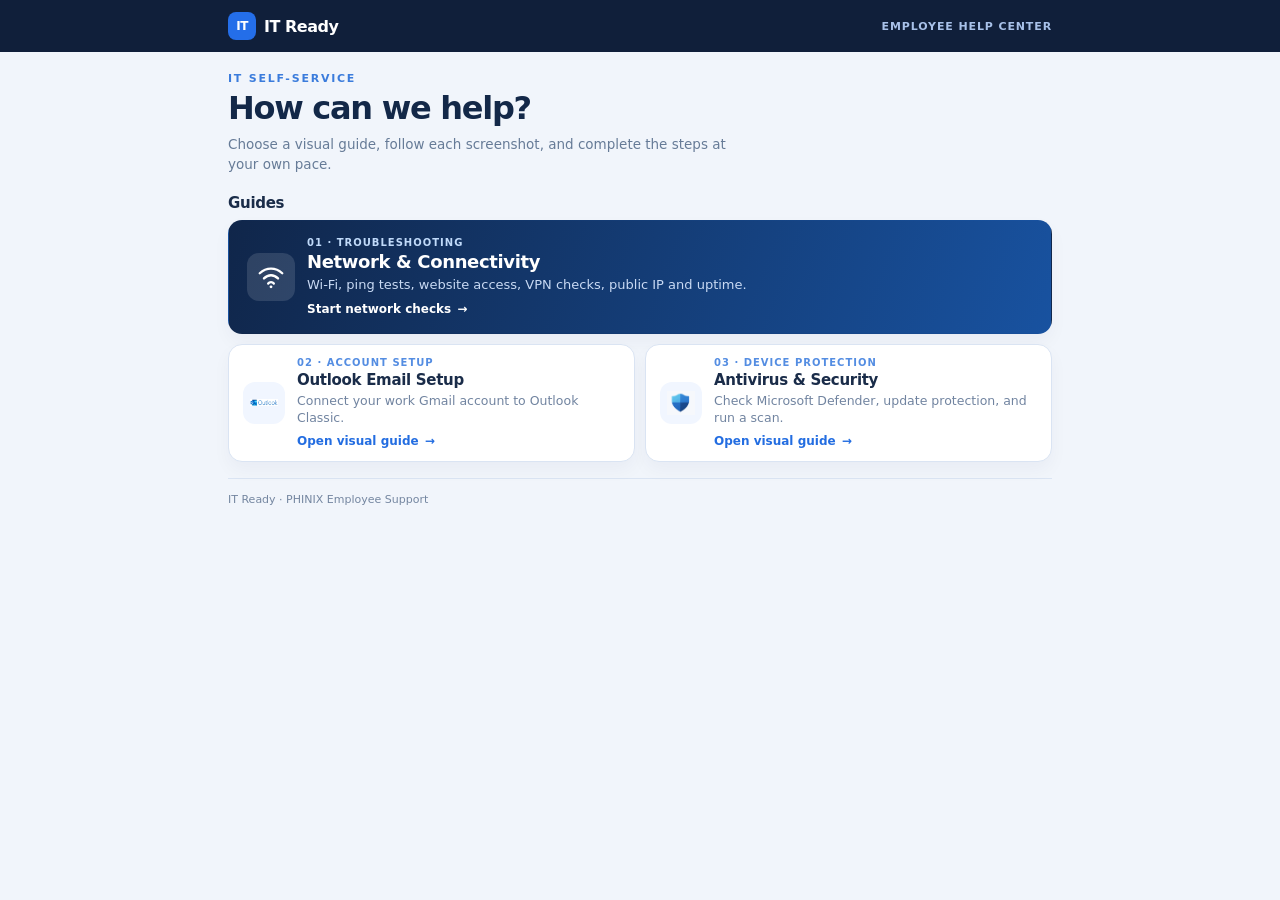
==== index.html @ 8a251621 "Restore the PDF page width and remove the guide count. Outlook and Antivirus use the previous docume" ====
<!doctype html><html lang="en"><head><meta charset="utf-8"><meta name="viewport" content="width=device-width,initial-scale=1"><meta name="theme-color" content="#102344"><title>IT Ready · Employee Help Center</title><meta name="description" content="Visual, self-guided IT support resources for employees"><link rel="icon" href="./favicon.svg" type="image/svg+xml"><style>
:root{--navy:#101f3a;--blue:#246ee9;--ink:#1a2c49;--muted:#667b97;--line:#dae4f3;--bg:#f1f5fb;font-family:Inter,'Segoe UI',system-ui,-apple-system,sans-serif}*{box-sizing:border-box}body{margin:0;background:var(--bg);color:var(--ink)}a{text-decoration:none;color:inherit}.wrap{max-width:860px;margin:auto;padding:0 18px}header{background:var(--navy);color:#fff}.head{height:52px;display:flex;align-items:center;justify-content:space-between;gap:12px}.brand{display:flex;align-items:center;gap:8px;font-size:16px;font-weight:800;letter-spacing:-.03em}.mark{display:grid;place-items:center;width:28px;height:28px;border-radius:8px;background:var(--blue);font-size:12px;font-weight:800}.headcap{color:#a8c1e9;font-size:11px;font-weight:600;letter-spacing:.08em;text-transform:uppercase}.hero{padding:20px 0 4px}.eyebrow{text-transform:uppercase;letter-spacing:.16em;color:#3b7cdc;font-size:11px;font-weight:800}h1{font-size:clamp(24px,3vw,32px);line-height:1.08;letter-spacing:-.04em;margin:6px 0 8px;color:#132848}.intro{font-size:13.5px;line-height:1.5;color:var(--muted);max-width:520px;margin:0}.sectionhead{display:flex;justify-content:space-between;align-items:end;margin:16px 0 8px;gap:12px}h2{margin:0;font-size:15px;letter-spacing:-.02em}.count{font-size:11px;font-weight:800;letter-spacing:.08em;color:#7086a6}.cards{display:grid;grid-template-columns:1fr 1fr;gap:10px}.card{background:#fff;border:1px solid var(--line);border-radius:14px;display:flex;align-items:center;gap:12px;padding:12px 14px;box-shadow:0 8px 18px rgba(16,37,74,.04);min-height:0;transition:transform .14s,box-shadow .14s,border-color .14s}a.card:hover,a.card:focus-visible{transform:translateY(-2px);box-shadow:0 12px 24px rgba(19,59,114,.1);border-color:#88b3f8;outline:none}.card.feature{grid-column:1 / -1;background:linear-gradient(110deg,#10264a,#1852a0);color:#fff;border-color:transparent;padding:16px 18px}.symbol{flex:none;width:42px;height:42px;background:#f1f6ff;display:grid;place-items:center;border-radius:12px;color:#2076ec;overflow:hidden;padding:7px}.feature .symbol{width:48px;height:48px;background:#ffffff20;color:#fff;padding:8px}.symbol svg{width:26px;height:26px}.feature .symbol svg{width:30px;height:30px}.symbol img{width:100%;height:100%;object-fit:contain}.kicker{color:#548de2;font-weight:800;text-transform:uppercase;letter-spacing:.1em;font-size:10px;margin-bottom:3px}.feature .kicker{color:#c0dafa}.card h3{font-size:15px;line-height:1.2;margin:0 0 3px;letter-spacing:-.02em}.feature h3{font-size:18px}.card p{line-height:1.4;color:#7184a0;margin:0;font-size:12.5px}.feature p{color:#c9daf4;font-size:13px;max-width:560px}.cardcopy{flex:1;min-width:0}.action{font-size:12px;font-weight:800;margin-top:7px;color:#236de1;display:inline-flex;gap:6px;align-items:center}.feature .action{color:#fff;margin-top:8px}.foot{padding:14px 0 16px;color:#7486a0;font-size:11px;border-top:1px solid var(--line);margin-top:16px}@media(max-width:680px){.wrap{padding:0 14px}.head{height:48px}.hero{padding:16px 0 2px}h1{font-size:26px}.intro{font-size:13px}.cards{grid-template-columns:1fr;gap:8px}.card,.card.feature{padding:12px}.feature h3{font-size:16px}.card h3{font-size:15px}}
</style></head><body><header><div class="wrap head"><a class="brand" href="./?v=20261110-fit" aria-label="IT Ready — All guides"><span class="mark" aria-hidden="true">IT</span><span>IT Ready</span></a><div class="headcap">Employee Help Center</div></div></header><main class="wrap"><div class="hero"><div class="eyebrow">IT self-service</div><h1>How can we help?</h1><p class="intro">Choose a visual guide, follow each screenshot, and complete the steps at your own pace.</p></div><div class="sectionhead"><h2>Guides</h2></div><section class="cards" aria-label="Available IT guides"><a class="card feature" href="./network.html"><div class="symbol"><svg viewBox="0 0 64 64" aria-hidden="true" xmlns="http://www.w3.org/2000/svg"><path d="M8 24c14-13 34-13 48 0" fill="none" stroke="currentColor" stroke-width="5" stroke-linecap="round"/><path d="M17 35c9-9 21-9 30 0" fill="none" stroke="currentColor" stroke-width="5" stroke-linecap="round"/><path d="M26 46c3-4 9-4 12 0" fill="none" stroke="currentColor" stroke-width="5" stroke-linecap="round"/><circle cx="32" cy="53" r="3" fill="currentColor"/></svg></div><div class="cardcopy"><div class="kicker">01 · Troubleshooting</div><h3>Network &amp; Connectivity</h3><p>Wi-Fi, ping tests, website access, VPN checks, public IP and uptime.</p><div class="action">Start network checks <span aria-hidden="true">→</span></div></div></a><a class="card" href="./outlook.html?v=20261110-fit"><div class="symbol"><img src="[data-uri]" alt="Microsoft Outlook logo"></div><div class="cardcopy"><div class="kicker">02 · Account setup</div><h3>Outlook Email Setup</h3><p>Connect your work Gmail account to Outlook Classic.</p><div class="action">Open visual guide <span aria-hidden="true">→</span></div></div></a><a class="card" href="./defender.html?v=20261110-fit"><div class="symbol"><img src="[data-uri]" alt="Windows Security logo"></div><div class="cardcopy"><div class="kicker">03 · Device protection</div><h3>Antivirus &amp; Security</h3><p>Check Microsoft Defender, update protection, and run a scan.</p><div class="action">Open visual guide <span aria-hidden="true">→</span></div></div></a></section><div class="foot"><span>IT Ready · PHINIX Employee Support</span></div></main></body></html>
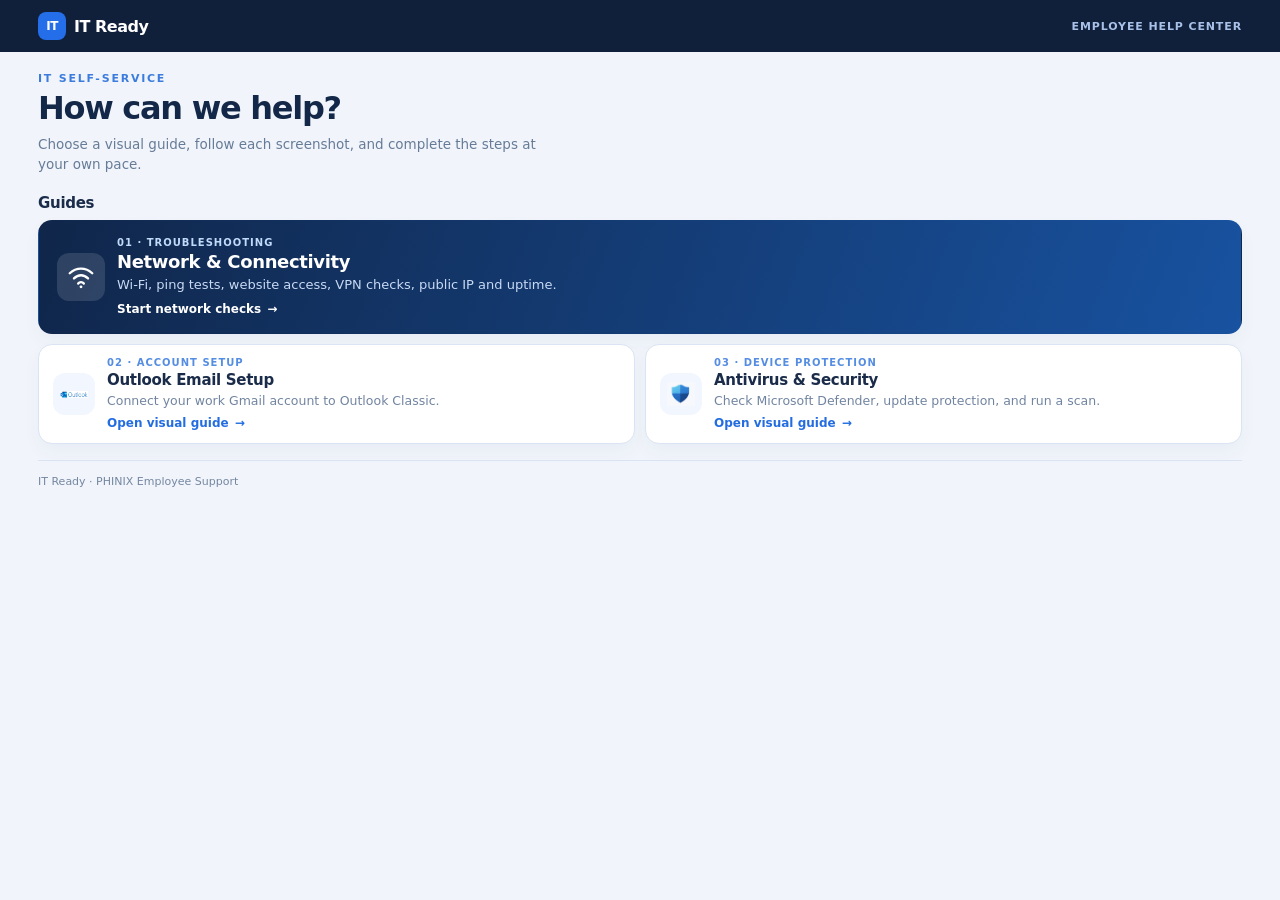
==== commit fd898469: "Match the Network page margins and restore the dark antivirus screenshots. Homepage, Outlook, and An" ====
--- a/index.html
+++ b/index.html
@@ -1,3 +1,3 @@
 <!doctype html><html lang="en"><head><meta charset="utf-8"><meta name="viewport" content="width=device-width,initial-scale=1"><meta name="theme-color" content="#102344"><title>IT Ready · Employee Help Center</title><meta name="description" content="Visual, self-guided IT support resources for employees"><link rel="icon" href="./favicon.svg" type="image/svg+xml"><style>
-:root{--navy:#101f3a;--blue:#246ee9;--ink:#1a2c49;--muted:#667b97;--line:#dae4f3;--bg:#f1f5fb;font-family:Inter,'Segoe UI',system-ui,-apple-system,sans-serif}*{box-sizing:border-box}body{margin:0;background:var(--bg);color:var(--ink)}a{text-decoration:none;color:inherit}.wrap{max-width:860px;margin:auto;padding:0 18px}header{background:var(--navy);color:#fff}.head{height:52px;display:flex;align-items:center;justify-content:space-between;gap:12px}.brand{display:flex;align-items:center;gap:8px;font-size:16px;font-weight:800;letter-spacing:-.03em}.mark{display:grid;place-items:center;width:28px;height:28px;border-radius:8px;background:var(--blue);font-size:12px;font-weight:800}.headcap{color:#a8c1e9;font-size:11px;font-weight:600;letter-spacing:.08em;text-transform:uppercase}.hero{padding:20px 0 4px}.eyebrow{text-transform:uppercase;letter-spacing:.16em;color:#3b7cdc;font-size:11px;font-weight:800}h1{font-size:clamp(24px,3vw,32px);line-height:1.08;letter-spacing:-.04em;margin:6px 0 8px;color:#132848}.intro{font-size:13.5px;line-height:1.5;color:var(--muted);max-width:520px;margin:0}.sectionhead{display:flex;justify-content:space-between;align-items:end;margin:16px 0 8px;gap:12px}h2{margin:0;font-size:15px;letter-spacing:-.02em}.count{font-size:11px;font-weight:800;letter-spacing:.08em;color:#7086a6}.cards{display:grid;grid-template-columns:1fr 1fr;gap:10px}.card{background:#fff;border:1px solid var(--line);border-radius:14px;display:flex;align-items:center;gap:12px;padding:12px 14px;box-shadow:0 8px 18px rgba(16,37,74,.04);min-height:0;transition:transform .14s,box-shadow .14s,border-color .14s}a.card:hover,a.card:focus-visible{transform:translateY(-2px);box-shadow:0 12px 24px rgba(19,59,114,.1);border-color:#88b3f8;outline:none}.card.feature{grid-column:1 / -1;background:linear-gradient(110deg,#10264a,#1852a0);color:#fff;border-color:transparent;padding:16px 18px}.symbol{flex:none;width:42px;height:42px;background:#f1f6ff;display:grid;place-items:center;border-radius:12px;color:#2076ec;overflow:hidden;padding:7px}.feature .symbol{width:48px;height:48px;background:#ffffff20;color:#fff;padding:8px}.symbol svg{width:26px;height:26px}.feature .symbol svg{width:30px;height:30px}.symbol img{width:100%;height:100%;object-fit:contain}.kicker{color:#548de2;font-weight:800;text-transform:uppercase;letter-spacing:.1em;font-size:10px;margin-bottom:3px}.feature .kicker{color:#c0dafa}.card h3{font-size:15px;line-height:1.2;margin:0 0 3px;letter-spacing:-.02em}.feature h3{font-size:18px}.card p{line-height:1.4;color:#7184a0;margin:0;font-size:12.5px}.feature p{color:#c9daf4;font-size:13px;max-width:560px}.cardcopy{flex:1;min-width:0}.action{font-size:12px;font-weight:800;margin-top:7px;color:#236de1;display:inline-flex;gap:6px;align-items:center}.feature .action{color:#fff;margin-top:8px}.foot{padding:14px 0 16px;color:#7486a0;font-size:11px;border-top:1px solid var(--line);margin-top:16px}@media(max-width:680px){.wrap{padding:0 14px}.head{height:48px}.hero{padding:16px 0 2px}h1{font-size:26px}.intro{font-size:13px}.cards{grid-template-columns:1fr;gap:8px}.card,.card.feature{padding:12px}.feature h3{font-size:16px}.card h3{font-size:15px}}
+:root{--navy:#101f3a;--blue:#246ee9;--ink:#1a2c49;--muted:#667b97;--line:#dae4f3;--bg:#f1f5fb;font-family:Inter,'Segoe UI',system-ui,-apple-system,sans-serif}*{box-sizing:border-box}body{margin:0;background:var(--bg);color:var(--ink)}a{text-decoration:none;color:inherit}.wrap{max-width:1240px;margin:auto;padding:0 18px}header{background:var(--navy);color:#fff}.head{height:52px;display:flex;align-items:center;justify-content:space-between;gap:12px}.brand{display:flex;align-items:center;gap:8px;font-size:16px;font-weight:800;letter-spacing:-.03em}.mark{display:grid;place-items:center;width:28px;height:28px;border-radius:8px;background:var(--blue);font-size:12px;font-weight:800}.headcap{color:#a8c1e9;font-size:11px;font-weight:600;letter-spacing:.08em;text-transform:uppercase}.hero{padding:20px 0 4px}.eyebrow{text-transform:uppercase;letter-spacing:.16em;color:#3b7cdc;font-size:11px;font-weight:800}h1{font-size:clamp(24px,3vw,32px);line-height:1.08;letter-spacing:-.04em;margin:6px 0 8px;color:#132848}.intro{font-size:13.5px;line-height:1.5;color:var(--muted);max-width:520px;margin:0}.sectionhead{display:flex;justify-content:space-between;align-items:end;margin:16px 0 8px;gap:12px}h2{margin:0;font-size:15px;letter-spacing:-.02em}.count{font-size:11px;font-weight:800;letter-spacing:.08em;color:#7086a6}.cards{display:grid;grid-template-columns:1fr 1fr;gap:10px}.card{background:#fff;border:1px solid var(--line);border-radius:14px;display:flex;align-items:center;gap:12px;padding:12px 14px;box-shadow:0 8px 18px rgba(16,37,74,.04);min-height:0;transition:transform .14s,box-shadow .14s,border-color .14s}a.card:hover,a.card:focus-visible{transform:translateY(-2px);box-shadow:0 12px 24px rgba(19,59,114,.1);border-color:#88b3f8;outline:none}.card.feature{grid-column:1 / -1;background:linear-gradient(110deg,#10264a,#1852a0);color:#fff;border-color:transparent;padding:16px 18px}.symbol{flex:none;width:42px;height:42px;background:#f1f6ff;display:grid;place-items:center;border-radius:12px;color:#2076ec;overflow:hidden;padding:7px}.feature .symbol{width:48px;height:48px;background:#ffffff20;color:#fff;padding:8px}.symbol svg{width:26px;height:26px}.feature .symbol svg{width:30px;height:30px}.symbol img{width:100%;height:100%;object-fit:contain}.kicker{color:#548de2;font-weight:800;text-transform:uppercase;letter-spacing:.1em;font-size:10px;margin-bottom:3px}.feature .kicker{color:#c0dafa}.card h3{font-size:15px;line-height:1.2;margin:0 0 3px;letter-spacing:-.02em}.feature h3{font-size:18px}.card p{line-height:1.4;color:#7184a0;margin:0;font-size:12.5px}.feature p{color:#c9daf4;font-size:13px;max-width:560px}.cardcopy{flex:1;min-width:0}.action{font-size:12px;font-weight:800;margin-top:7px;color:#236de1;display:inline-flex;gap:6px;align-items:center}.feature .action{color:#fff;margin-top:8px}.foot{padding:14px 0 16px;color:#7486a0;font-size:11px;border-top:1px solid var(--line);margin-top:16px}@media(max-width:680px){.wrap{padding:0 14px}.head{height:48px}.hero{padding:16px 0 2px}h1{font-size:26px}.intro{font-size:13px}.cards{grid-template-columns:1fr;gap:8px}.card,.card.feature{padding:12px}.feature h3{font-size:16px}.card h3{font-size:15px}}
 </style></head><body><header><div class="wrap head"><a class="brand" href="./?v=20261110-fit" aria-label="IT Ready — All guides"><span class="mark" aria-hidden="true">IT</span><span>IT Ready</span></a><div class="headcap">Employee Help Center</div></div></header><main class="wrap"><div class="hero"><div class="eyebrow">IT self-service</div><h1>How can we help?</h1><p class="intro">Choose a visual guide, follow each screenshot, and complete the steps at your own pace.</p></div><div class="sectionhead"><h2>Guides</h2></div><section class="cards" aria-label="Available IT guides"><a class="card feature" href="./network.html"><div class="symbol"><svg viewBox="0 0 64 64" aria-hidden="true" xmlns="http://www.w3.org/2000/svg"><path d="M8 24c14-13 34-13 48 0" fill="none" stroke="currentColor" stroke-width="5" stroke-linecap="round"/><path d="M17 35c9-9 21-9 30 0" fill="none" stroke="currentColor" stroke-width="5" stroke-linecap="round"/><path d="M26 46c3-4 9-4 12 0" fill="none" stroke="currentColor" stroke-width="5" stroke-linecap="round"/><circle cx="32" cy="53" r="3" fill="currentColor"/></svg></div><div class="cardcopy"><div class="kicker">01 · Troubleshooting</div><h3>Network &amp; Connectivity</h3><p>Wi-Fi, ping tests, website access, VPN checks, public IP and uptime.</p><div class="action">Start network checks <span aria-hidden="true">→</span></div></div></a><a class="card" href="./outlook.html?v=20261110-fit"><div class="symbol"><img src="[data-uri]" alt="Microsoft Outlook logo"></div><div class="cardcopy"><div class="kicker">02 · Account setup</div><h3>Outlook Email Setup</h3><p>Connect your work Gmail account to Outlook Classic.</p><div class="action">Open visual guide <span aria-hidden="true">→</span></div></div></a><a class="card" href="./defender.html?v=20261110-fit"><div class="symbol"><img src="[data-uri]" alt="Windows Security logo"></div><div class="cardcopy"><div class="kicker">03 · Device protection</div><h3>Antivirus &amp; Security</h3><p>Check Microsoft Defender, update protection, and run a scan.</p><div class="action">Open visual guide <span aria-hidden="true">→</span></div></div></a></section><div class="foot"><span>IT Ready · PHINIX Employee Support</span></div></main></body></html>
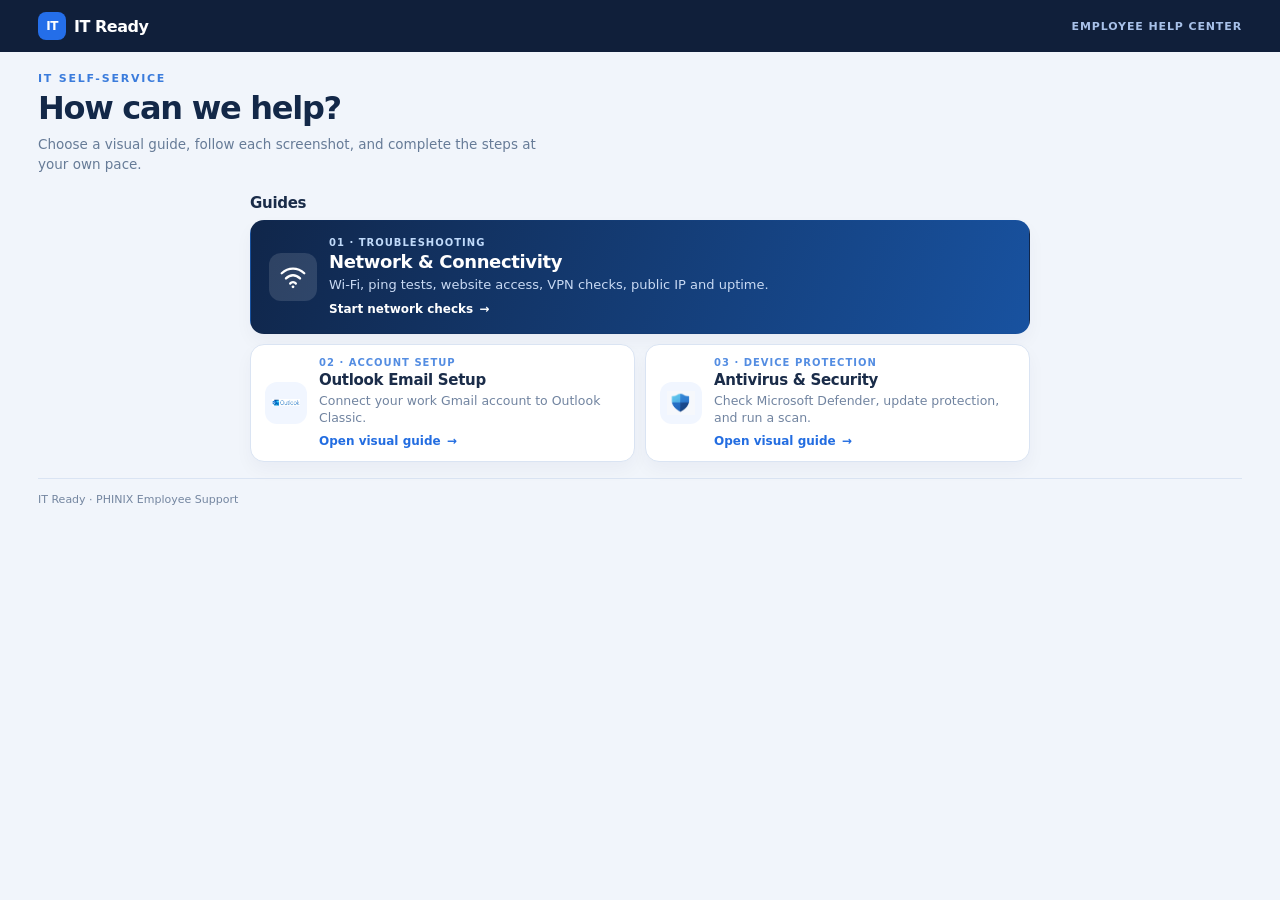
==== commit 8d2a6230: "Narrow only the homepage guide cards. The page and header stay the same width. The three guide cards" ====
--- a/index.html
+++ b/index.html
@@ -1,3 +1,3 @@
 <!doctype html><html lang="en"><head><meta charset="utf-8"><meta name="viewport" content="width=device-width,initial-scale=1"><meta name="theme-color" content="#102344"><title>IT Ready · Employee Help Center</title><meta name="description" content="Visual, self-guided IT support resources for employees"><link rel="icon" href="./favicon.svg" type="image/svg+xml"><style>
-:root{--navy:#101f3a;--blue:#246ee9;--ink:#1a2c49;--muted:#667b97;--line:#dae4f3;--bg:#f1f5fb;font-family:Inter,'Segoe UI',system-ui,-apple-system,sans-serif}*{box-sizing:border-box}body{margin:0;background:var(--bg);color:var(--ink)}a{text-decoration:none;color:inherit}.wrap{max-width:1240px;margin:auto;padding:0 18px}header{background:var(--navy);color:#fff}.head{height:52px;display:flex;align-items:center;justify-content:space-between;gap:12px}.brand{display:flex;align-items:center;gap:8px;font-size:16px;font-weight:800;letter-spacing:-.03em}.mark{display:grid;place-items:center;width:28px;height:28px;border-radius:8px;background:var(--blue);font-size:12px;font-weight:800}.headcap{color:#a8c1e9;font-size:11px;font-weight:600;letter-spacing:.08em;text-transform:uppercase}.hero{padding:20px 0 4px}.eyebrow{text-transform:uppercase;letter-spacing:.16em;color:#3b7cdc;font-size:11px;font-weight:800}h1{font-size:clamp(24px,3vw,32px);line-height:1.08;letter-spacing:-.04em;margin:6px 0 8px;color:#132848}.intro{font-size:13.5px;line-height:1.5;color:var(--muted);max-width:520px;margin:0}.sectionhead{display:flex;justify-content:space-between;align-items:end;margin:16px 0 8px;gap:12px}h2{margin:0;font-size:15px;letter-spacing:-.02em}.count{font-size:11px;font-weight:800;letter-spacing:.08em;color:#7086a6}.cards{display:grid;grid-template-columns:1fr 1fr;gap:10px}.card{background:#fff;border:1px solid var(--line);border-radius:14px;display:flex;align-items:center;gap:12px;padding:12px 14px;box-shadow:0 8px 18px rgba(16,37,74,.04);min-height:0;transition:transform .14s,box-shadow .14s,border-color .14s}a.card:hover,a.card:focus-visible{transform:translateY(-2px);box-shadow:0 12px 24px rgba(19,59,114,.1);border-color:#88b3f8;outline:none}.card.feature{grid-column:1 / -1;background:linear-gradient(110deg,#10264a,#1852a0);color:#fff;border-color:transparent;padding:16px 18px}.symbol{flex:none;width:42px;height:42px;background:#f1f6ff;display:grid;place-items:center;border-radius:12px;color:#2076ec;overflow:hidden;padding:7px}.feature .symbol{width:48px;height:48px;background:#ffffff20;color:#fff;padding:8px}.symbol svg{width:26px;height:26px}.feature .symbol svg{width:30px;height:30px}.symbol img{width:100%;height:100%;object-fit:contain}.kicker{color:#548de2;font-weight:800;text-transform:uppercase;letter-spacing:.1em;font-size:10px;margin-bottom:3px}.feature .kicker{color:#c0dafa}.card h3{font-size:15px;line-height:1.2;margin:0 0 3px;letter-spacing:-.02em}.feature h3{font-size:18px}.card p{line-height:1.4;color:#7184a0;margin:0;font-size:12.5px}.feature p{color:#c9daf4;font-size:13px;max-width:560px}.cardcopy{flex:1;min-width:0}.action{font-size:12px;font-weight:800;margin-top:7px;color:#236de1;display:inline-flex;gap:6px;align-items:center}.feature .action{color:#fff;margin-top:8px}.foot{padding:14px 0 16px;color:#7486a0;font-size:11px;border-top:1px solid var(--line);margin-top:16px}@media(max-width:680px){.wrap{padding:0 14px}.head{height:48px}.hero{padding:16px 0 2px}h1{font-size:26px}.intro{font-size:13px}.cards{grid-template-columns:1fr;gap:8px}.card,.card.feature{padding:12px}.feature h3{font-size:16px}.card h3{font-size:15px}}
-</style></head><body><header><div class="wrap head"><a class="brand" href="./?v=20261110-fit" aria-label="IT Ready — All guides"><span class="mark" aria-hidden="true">IT</span><span>IT Ready</span></a><div class="headcap">Employee Help Center</div></div></header><main class="wrap"><div class="hero"><div class="eyebrow">IT self-service</div><h1>How can we help?</h1><p class="intro">Choose a visual guide, follow each screenshot, and complete the steps at your own pace.</p></div><div class="sectionhead"><h2>Guides</h2></div><section class="cards" aria-label="Available IT guides"><a class="card feature" href="./network.html"><div class="symbol"><svg viewBox="0 0 64 64" aria-hidden="true" xmlns="http://www.w3.org/2000/svg"><path d="M8 24c14-13 34-13 48 0" fill="none" stroke="currentColor" stroke-width="5" stroke-linecap="round"/><path d="M17 35c9-9 21-9 30 0" fill="none" stroke="currentColor" stroke-width="5" stroke-linecap="round"/><path d="M26 46c3-4 9-4 12 0" fill="none" stroke="currentColor" stroke-width="5" stroke-linecap="round"/><circle cx="32" cy="53" r="3" fill="currentColor"/></svg></div><div class="cardcopy"><div class="kicker">01 · Troubleshooting</div><h3>Network &amp; Connectivity</h3><p>Wi-Fi, ping tests, website access, VPN checks, public IP and uptime.</p><div class="action">Start network checks <span aria-hidden="true">→</span></div></div></a><a class="card" href="./outlook.html?v=20261110-fit"><div class="symbol"><img src="[data-uri]" alt="Microsoft Outlook logo"></div><div class="cardcopy"><div class="kicker">02 · Account setup</div><h3>Outlook Email Setup</h3><p>Connect your work Gmail account to Outlook Classic.</p><div class="action">Open visual guide <span aria-hidden="true">→</span></div></div></a><a class="card" href="./defender.html?v=20261110-fit"><div class="symbol"><img src="[data-uri]" alt="Windows Security logo"></div><div class="cardcopy"><div class="kicker">03 · Device protection</div><h3>Antivirus &amp; Security</h3><p>Check Microsoft Defender, update protection, and run a scan.</p><div class="action">Open visual guide <span aria-hidden="true">→</span></div></div></a></section><div class="foot"><span>IT Ready · PHINIX Employee Support</span></div></main></body></html>+:root{--navy:#101f3a;--blue:#246ee9;--ink:#1a2c49;--muted:#667b97;--line:#dae4f3;--bg:#f1f5fb;font-family:Inter,'Segoe UI',system-ui,-apple-system,sans-serif}*{box-sizing:border-box}body{margin:0;background:var(--bg);color:var(--ink)}a{text-decoration:none;color:inherit}.wrap{max-width:1240px;margin:auto;padding:0 18px}header{background:var(--navy);color:#fff}.head{height:52px;display:flex;align-items:center;justify-content:space-between;gap:12px}.brand{display:flex;align-items:center;gap:8px;font-size:16px;font-weight:800;letter-spacing:-.03em}.mark{display:grid;place-items:center;width:28px;height:28px;border-radius:8px;background:var(--blue);font-size:12px;font-weight:800}.headcap{color:#a8c1e9;font-size:11px;font-weight:600;letter-spacing:.08em;text-transform:uppercase}.hero{padding:20px 0 4px}.eyebrow{text-transform:uppercase;letter-spacing:.16em;color:#3b7cdc;font-size:11px;font-weight:800}h1{font-size:clamp(24px,3vw,32px);line-height:1.08;letter-spacing:-.04em;margin:6px 0 8px;color:#132848}.intro{font-size:13.5px;line-height:1.5;color:var(--muted);max-width:520px;margin:0}.sectionhead{display:flex;justify-content:space-between;align-items:end;max-width:780px;margin:16px auto 8px;gap:12px}h2{margin:0;font-size:15px;letter-spacing:-.02em}.count{font-size:11px;font-weight:800;letter-spacing:.08em;color:#7086a6}.cards{display:grid;grid-template-columns:1fr 1fr;gap:10px;max-width:780px;margin:0 auto}.card{background:#fff;border:1px solid var(--line);border-radius:14px;display:flex;align-items:center;gap:12px;padding:12px 14px;box-shadow:0 8px 18px rgba(16,37,74,.04);min-height:0;transition:transform .14s,box-shadow .14s,border-color .14s}a.card:hover,a.card:focus-visible{transform:translateY(-2px);box-shadow:0 12px 24px rgba(19,59,114,.1);border-color:#88b3f8;outline:none}.card.feature{grid-column:1 / -1;background:linear-gradient(110deg,#10264a,#1852a0);color:#fff;border-color:transparent;padding:16px 18px}.symbol{flex:none;width:42px;height:42px;background:#f1f6ff;display:grid;place-items:center;border-radius:12px;color:#2076ec;overflow:hidden;padding:7px}.feature .symbol{width:48px;height:48px;background:#ffffff20;color:#fff;padding:8px}.symbol svg{width:26px;height:26px}.feature .symbol svg{width:30px;height:30px}.symbol img{width:100%;height:100%;object-fit:contain}.kicker{color:#548de2;font-weight:800;text-transform:uppercase;letter-spacing:.1em;font-size:10px;margin-bottom:3px}.feature .kicker{color:#c0dafa}.card h3{font-size:15px;line-height:1.2;margin:0 0 3px;letter-spacing:-.02em}.feature h3{font-size:18px}.card p{line-height:1.4;color:#7184a0;margin:0;font-size:12.5px}.feature p{color:#c9daf4;font-size:13px;max-width:560px}.cardcopy{flex:1;min-width:0}.action{font-size:12px;font-weight:800;margin-top:7px;color:#236de1;display:inline-flex;gap:6px;align-items:center}.feature .action{color:#fff;margin-top:8px}.foot{padding:14px 0 16px;color:#7486a0;font-size:11px;border-top:1px solid var(--line);margin-top:16px}@media(max-width:680px){.wrap{padding:0 14px}.head{height:48px}.hero{padding:16px 0 2px}h1{font-size:26px}.intro{font-size:13px}.cards{grid-template-columns:1fr;gap:8px}.card,.card.feature{padding:12px}.feature h3{font-size:16px}.card h3{font-size:15px}}
+</style></head><body><header><div class="wrap head"><a class="brand" href="./" aria-label="IT Ready — All guides"><span class="mark" aria-hidden="true">IT</span><span>IT Ready</span></a><div class="headcap">Employee Help Center</div></div></header><main class="wrap"><div class="hero"><div class="eyebrow">IT self-service</div><h1>How can we help?</h1><p class="intro">Choose a visual guide, follow each screenshot, and complete the steps at your own pace.</p></div><div class="sectionhead"><h2>Guides</h2></div><section class="cards" aria-label="Available IT guides"><a class="card feature" href="./network.html"><div class="symbol"><svg viewBox="0 0 64 64" aria-hidden="true" xmlns="http://www.w3.org/2000/svg"><path d="M8 24c14-13 34-13 48 0" fill="none" stroke="currentColor" stroke-width="5" stroke-linecap="round"/><path d="M17 35c9-9 21-9 30 0" fill="none" stroke="currentColor" stroke-width="5" stroke-linecap="round"/><path d="M26 46c3-4 9-4 12 0" fill="none" stroke="currentColor" stroke-width="5" stroke-linecap="round"/><circle cx="32" cy="53" r="3" fill="currentColor"/></svg></div><div class="cardcopy"><div class="kicker">01 · Troubleshooting</div><h3>Network &amp; Connectivity</h3><p>Wi-Fi, ping tests, website access, VPN checks, public IP and uptime.</p><div class="action">Start network checks <span aria-hidden="true">→</span></div></div></a><a class="card" href="./outlook.html"><div class="symbol"><img src="[data-uri]" alt="Microsoft Outlook logo"></div><div class="cardcopy"><div class="kicker">02 · Account setup</div><h3>Outlook Email Setup</h3><p>Connect your work Gmail account to Outlook Classic.</p><div class="action">Open visual guide <span aria-hidden="true">→</span></div></div></a><a class="card" href="./defender.html"><div class="symbol"><img src="[data-uri]" alt="Windows Security logo"></div><div class="cardcopy"><div class="kicker">03 · Device protection</div><h3>Antivirus &amp; Security</h3><p>Check Microsoft Defender, update protection, and run a scan.</p><div class="action">Open visual guide <span aria-hidden="true">→</span></div></div></a></section><div class="foot"><span>IT Ready · PHINIX Employee Support</span></div></main></body></html>
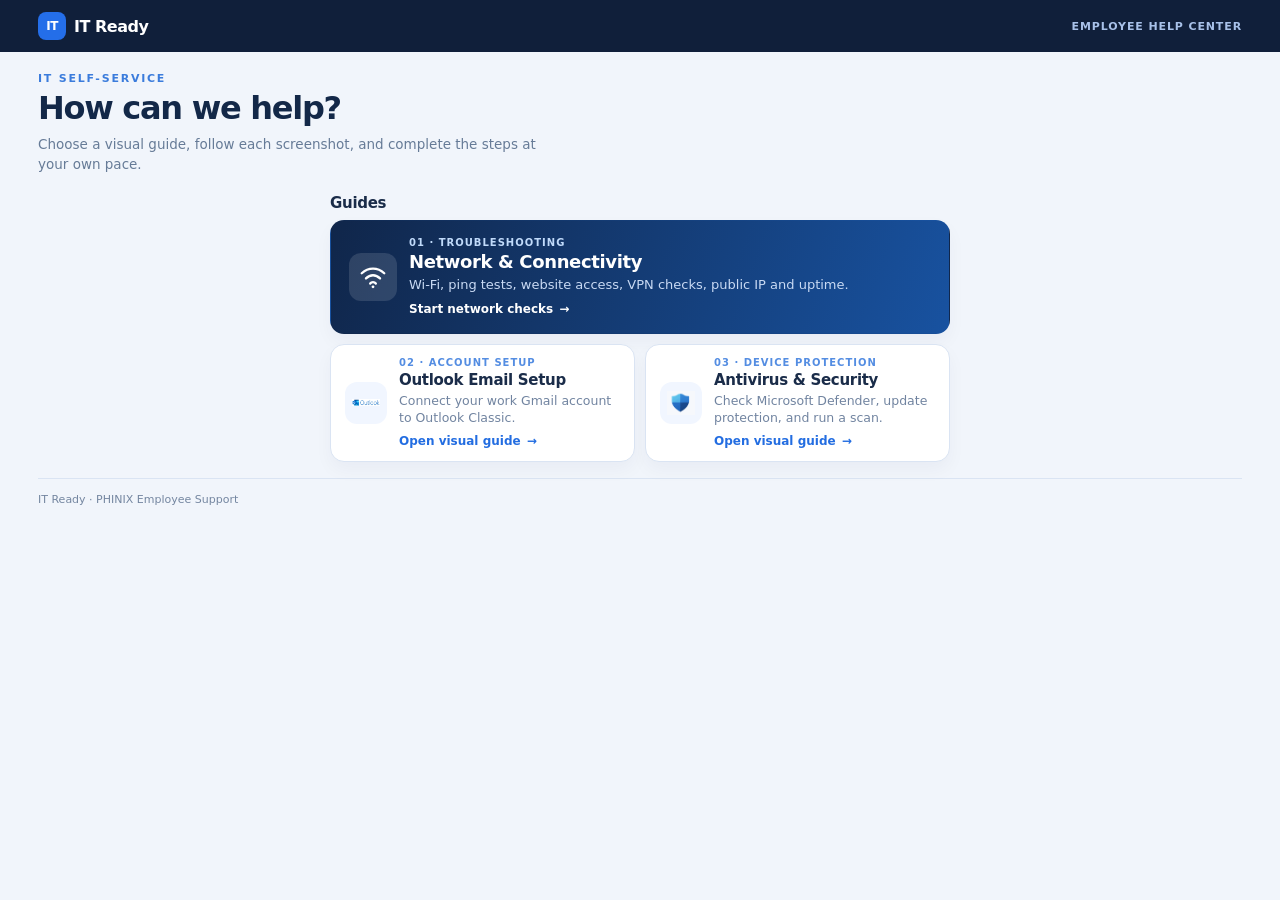
==== commit 8d86038d: "Make the homepage guide cards narrower." ====
--- a/index.html
+++ b/index.html
@@ -1,3 +1,3 @@
 <!doctype html><html lang="en"><head><meta charset="utf-8"><meta name="viewport" content="width=device-width,initial-scale=1"><meta name="theme-color" content="#102344"><title>IT Ready · Employee Help Center</title><meta name="description" content="Visual, self-guided IT support resources for employees"><link rel="icon" href="./favicon.svg" type="image/svg+xml"><style>
-:root{--navy:#101f3a;--blue:#246ee9;--ink:#1a2c49;--muted:#667b97;--line:#dae4f3;--bg:#f1f5fb;font-family:Inter,'Segoe UI',system-ui,-apple-system,sans-serif}*{box-sizing:border-box}body{margin:0;background:var(--bg);color:var(--ink)}a{text-decoration:none;color:inherit}.wrap{max-width:1240px;margin:auto;padding:0 18px}header{background:var(--navy);color:#fff}.head{height:52px;display:flex;align-items:center;justify-content:space-between;gap:12px}.brand{display:flex;align-items:center;gap:8px;font-size:16px;font-weight:800;letter-spacing:-.03em}.mark{display:grid;place-items:center;width:28px;height:28px;border-radius:8px;background:var(--blue);font-size:12px;font-weight:800}.headcap{color:#a8c1e9;font-size:11px;font-weight:600;letter-spacing:.08em;text-transform:uppercase}.hero{padding:20px 0 4px}.eyebrow{text-transform:uppercase;letter-spacing:.16em;color:#3b7cdc;font-size:11px;font-weight:800}h1{font-size:clamp(24px,3vw,32px);line-height:1.08;letter-spacing:-.04em;margin:6px 0 8px;color:#132848}.intro{font-size:13.5px;line-height:1.5;color:var(--muted);max-width:520px;margin:0}.sectionhead{display:flex;justify-content:space-between;align-items:end;max-width:780px;margin:16px auto 8px;gap:12px}h2{margin:0;font-size:15px;letter-spacing:-.02em}.count{font-size:11px;font-weight:800;letter-spacing:.08em;color:#7086a6}.cards{display:grid;grid-template-columns:1fr 1fr;gap:10px;max-width:780px;margin:0 auto}.card{background:#fff;border:1px solid var(--line);border-radius:14px;display:flex;align-items:center;gap:12px;padding:12px 14px;box-shadow:0 8px 18px rgba(16,37,74,.04);min-height:0;transition:transform .14s,box-shadow .14s,border-color .14s}a.card:hover,a.card:focus-visible{transform:translateY(-2px);box-shadow:0 12px 24px rgba(19,59,114,.1);border-color:#88b3f8;outline:none}.card.feature{grid-column:1 / -1;background:linear-gradient(110deg,#10264a,#1852a0);color:#fff;border-color:transparent;padding:16px 18px}.symbol{flex:none;width:42px;height:42px;background:#f1f6ff;display:grid;place-items:center;border-radius:12px;color:#2076ec;overflow:hidden;padding:7px}.feature .symbol{width:48px;height:48px;background:#ffffff20;color:#fff;padding:8px}.symbol svg{width:26px;height:26px}.feature .symbol svg{width:30px;height:30px}.symbol img{width:100%;height:100%;object-fit:contain}.kicker{color:#548de2;font-weight:800;text-transform:uppercase;letter-spacing:.1em;font-size:10px;margin-bottom:3px}.feature .kicker{color:#c0dafa}.card h3{font-size:15px;line-height:1.2;margin:0 0 3px;letter-spacing:-.02em}.feature h3{font-size:18px}.card p{line-height:1.4;color:#7184a0;margin:0;font-size:12.5px}.feature p{color:#c9daf4;font-size:13px;max-width:560px}.cardcopy{flex:1;min-width:0}.action{font-size:12px;font-weight:800;margin-top:7px;color:#236de1;display:inline-flex;gap:6px;align-items:center}.feature .action{color:#fff;margin-top:8px}.foot{padding:14px 0 16px;color:#7486a0;font-size:11px;border-top:1px solid var(--line);margin-top:16px}@media(max-width:680px){.wrap{padding:0 14px}.head{height:48px}.hero{padding:16px 0 2px}h1{font-size:26px}.intro{font-size:13px}.cards{grid-template-columns:1fr;gap:8px}.card,.card.feature{padding:12px}.feature h3{font-size:16px}.card h3{font-size:15px}}
+:root{--navy:#101f3a;--blue:#246ee9;--ink:#1a2c49;--muted:#667b97;--line:#dae4f3;--bg:#f1f5fb;font-family:Inter,'Segoe UI',system-ui,-apple-system,sans-serif}*{box-sizing:border-box}body{margin:0;background:var(--bg);color:var(--ink)}a{text-decoration:none;color:inherit}.wrap{max-width:1240px;margin:auto;padding:0 18px}header{background:var(--navy);color:#fff}.head{height:52px;display:flex;align-items:center;justify-content:space-between;gap:12px}.brand{display:flex;align-items:center;gap:8px;font-size:16px;font-weight:800;letter-spacing:-.03em}.mark{display:grid;place-items:center;width:28px;height:28px;border-radius:8px;background:var(--blue);font-size:12px;font-weight:800}.headcap{color:#a8c1e9;font-size:11px;font-weight:600;letter-spacing:.08em;text-transform:uppercase}.hero{padding:20px 0 4px}.eyebrow{text-transform:uppercase;letter-spacing:.16em;color:#3b7cdc;font-size:11px;font-weight:800}h1{font-size:clamp(24px,3vw,32px);line-height:1.08;letter-spacing:-.04em;margin:6px 0 8px;color:#132848}.intro{font-size:13.5px;line-height:1.5;color:var(--muted);max-width:520px;margin:0}.sectionhead{display:flex;justify-content:space-between;align-items:end;max-width:620px;margin:16px auto 8px;gap:12px}h2{margin:0;font-size:15px;letter-spacing:-.02em}.count{font-size:11px;font-weight:800;letter-spacing:.08em;color:#7086a6}.cards{display:grid;grid-template-columns:1fr 1fr;gap:10px;max-width:620px;margin:0 auto}.card{background:#fff;border:1px solid var(--line);border-radius:14px;display:flex;align-items:center;gap:12px;padding:12px 14px;box-shadow:0 8px 18px rgba(16,37,74,.04);min-height:0;transition:transform .14s,box-shadow .14s,border-color .14s}a.card:hover,a.card:focus-visible{transform:translateY(-2px);box-shadow:0 12px 24px rgba(19,59,114,.1);border-color:#88b3f8;outline:none}.card.feature{grid-column:1 / -1;background:linear-gradient(110deg,#10264a,#1852a0);color:#fff;border-color:transparent;padding:16px 18px}.symbol{flex:none;width:42px;height:42px;background:#f1f6ff;display:grid;place-items:center;border-radius:12px;color:#2076ec;overflow:hidden;padding:7px}.feature .symbol{width:48px;height:48px;background:#ffffff20;color:#fff;padding:8px}.symbol svg{width:26px;height:26px}.feature .symbol svg{width:30px;height:30px}.symbol img{width:100%;height:100%;object-fit:contain}.kicker{color:#548de2;font-weight:800;text-transform:uppercase;letter-spacing:.1em;font-size:10px;margin-bottom:3px}.feature .kicker{color:#c0dafa}.card h3{font-size:15px;line-height:1.2;margin:0 0 3px;letter-spacing:-.02em}.feature h3{font-size:18px}.card p{line-height:1.4;color:#7184a0;margin:0;font-size:12.5px}.feature p{color:#c9daf4;font-size:13px;max-width:560px}.cardcopy{flex:1;min-width:0}.action{font-size:12px;font-weight:800;margin-top:7px;color:#236de1;display:inline-flex;gap:6px;align-items:center}.feature .action{color:#fff;margin-top:8px}.foot{padding:14px 0 16px;color:#7486a0;font-size:11px;border-top:1px solid var(--line);margin-top:16px}@media(max-width:680px){.wrap{padding:0 14px}.head{height:48px}.hero{padding:16px 0 2px}h1{font-size:26px}.intro{font-size:13px}.cards{grid-template-columns:1fr;gap:8px}.card,.card.feature{padding:12px}.feature h3{font-size:16px}.card h3{font-size:15px}}
 </style></head><body><header><div class="wrap head"><a class="brand" href="./" aria-label="IT Ready — All guides"><span class="mark" aria-hidden="true">IT</span><span>IT Ready</span></a><div class="headcap">Employee Help Center</div></div></header><main class="wrap"><div class="hero"><div class="eyebrow">IT self-service</div><h1>How can we help?</h1><p class="intro">Choose a visual guide, follow each screenshot, and complete the steps at your own pace.</p></div><div class="sectionhead"><h2>Guides</h2></div><section class="cards" aria-label="Available IT guides"><a class="card feature" href="./network.html"><div class="symbol"><svg viewBox="0 0 64 64" aria-hidden="true" xmlns="http://www.w3.org/2000/svg"><path d="M8 24c14-13 34-13 48 0" fill="none" stroke="currentColor" stroke-width="5" stroke-linecap="round"/><path d="M17 35c9-9 21-9 30 0" fill="none" stroke="currentColor" stroke-width="5" stroke-linecap="round"/><path d="M26 46c3-4 9-4 12 0" fill="none" stroke="currentColor" stroke-width="5" stroke-linecap="round"/><circle cx="32" cy="53" r="3" fill="currentColor"/></svg></div><div class="cardcopy"><div class="kicker">01 · Troubleshooting</div><h3>Network &amp; Connectivity</h3><p>Wi-Fi, ping tests, website access, VPN checks, public IP and uptime.</p><div class="action">Start network checks <span aria-hidden="true">→</span></div></div></a><a class="card" href="./outlook.html"><div class="symbol"><img src="[data-uri]" alt="Microsoft Outlook logo"></div><div class="cardcopy"><div class="kicker">02 · Account setup</div><h3>Outlook Email Setup</h3><p>Connect your work Gmail account to Outlook Classic.</p><div class="action">Open visual guide <span aria-hidden="true">→</span></div></div></a><a class="card" href="./defender.html"><div class="symbol"><img src="[data-uri]" alt="Windows Security logo"></div><div class="cardcopy"><div class="kicker">03 · Device protection</div><h3>Antivirus &amp; Security</h3><p>Check Microsoft Defender, update protection, and run a scan.</p><div class="action">Open visual guide <span aria-hidden="true">→</span></div></div></a></section><div class="foot"><span>IT Ready · PHINIX Employee Support</span></div></main></body></html>
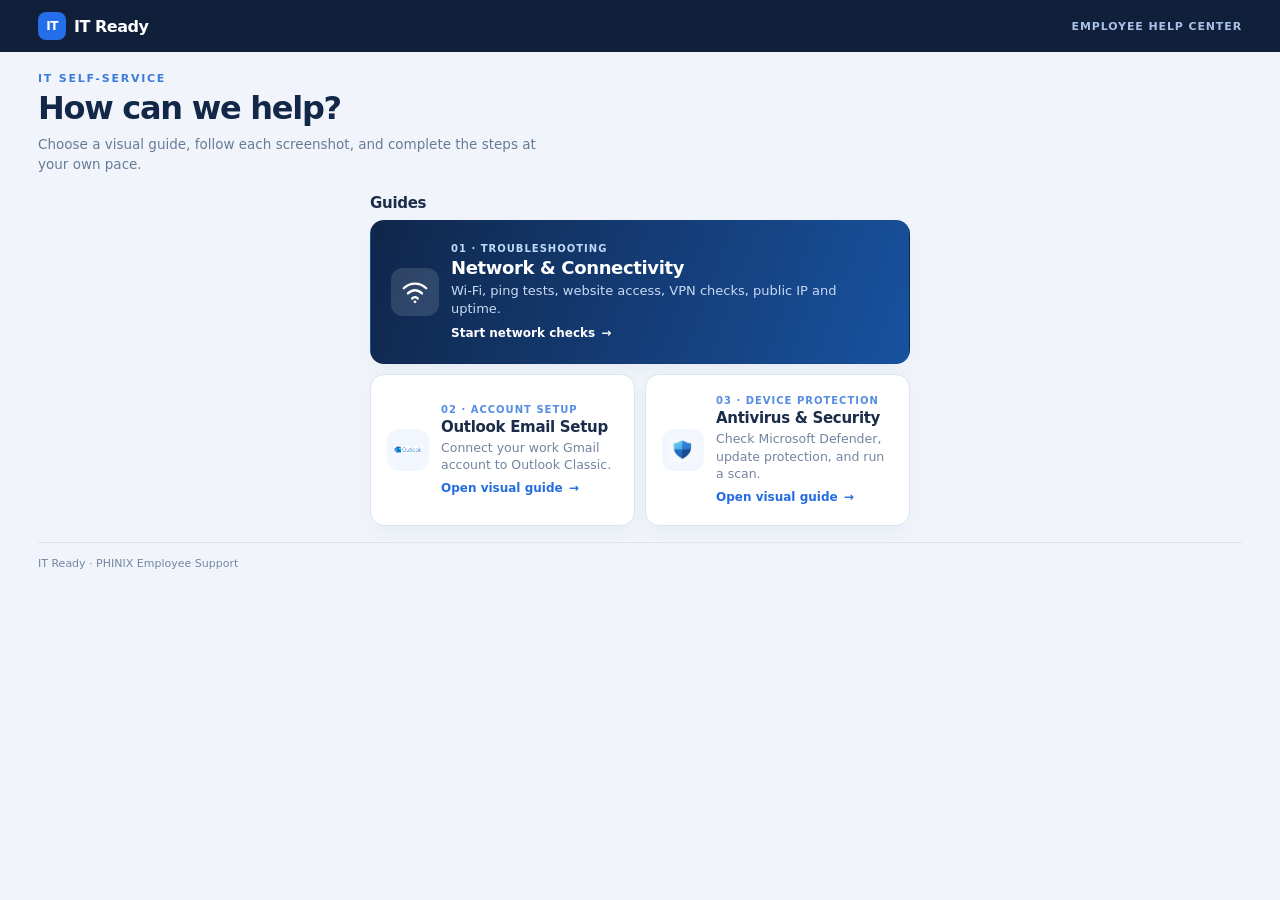
==== commit bfaa77d3: "Make the homepage cards narrower and a little taller." ====
--- a/index.html
+++ b/index.html
@@ -1,3 +1,3 @@
 <!doctype html><html lang="en"><head><meta charset="utf-8"><meta name="viewport" content="width=device-width,initial-scale=1"><meta name="theme-color" content="#102344"><title>IT Ready · Employee Help Center</title><meta name="description" content="Visual, self-guided IT support resources for employees"><link rel="icon" href="./favicon.svg" type="image/svg+xml"><style>
-:root{--navy:#101f3a;--blue:#246ee9;--ink:#1a2c49;--muted:#667b97;--line:#dae4f3;--bg:#f1f5fb;font-family:Inter,'Segoe UI',system-ui,-apple-system,sans-serif}*{box-sizing:border-box}body{margin:0;background:var(--bg);color:var(--ink)}a{text-decoration:none;color:inherit}.wrap{max-width:1240px;margin:auto;padding:0 18px}header{background:var(--navy);color:#fff}.head{height:52px;display:flex;align-items:center;justify-content:space-between;gap:12px}.brand{display:flex;align-items:center;gap:8px;font-size:16px;font-weight:800;letter-spacing:-.03em}.mark{display:grid;place-items:center;width:28px;height:28px;border-radius:8px;background:var(--blue);font-size:12px;font-weight:800}.headcap{color:#a8c1e9;font-size:11px;font-weight:600;letter-spacing:.08em;text-transform:uppercase}.hero{padding:20px 0 4px}.eyebrow{text-transform:uppercase;letter-spacing:.16em;color:#3b7cdc;font-size:11px;font-weight:800}h1{font-size:clamp(24px,3vw,32px);line-height:1.08;letter-spacing:-.04em;margin:6px 0 8px;color:#132848}.intro{font-size:13.5px;line-height:1.5;color:var(--muted);max-width:520px;margin:0}.sectionhead{display:flex;justify-content:space-between;align-items:end;max-width:620px;margin:16px auto 8px;gap:12px}h2{margin:0;font-size:15px;letter-spacing:-.02em}.count{font-size:11px;font-weight:800;letter-spacing:.08em;color:#7086a6}.cards{display:grid;grid-template-columns:1fr 1fr;gap:10px;max-width:620px;margin:0 auto}.card{background:#fff;border:1px solid var(--line);border-radius:14px;display:flex;align-items:center;gap:12px;padding:12px 14px;box-shadow:0 8px 18px rgba(16,37,74,.04);min-height:0;transition:transform .14s,box-shadow .14s,border-color .14s}a.card:hover,a.card:focus-visible{transform:translateY(-2px);box-shadow:0 12px 24px rgba(19,59,114,.1);border-color:#88b3f8;outline:none}.card.feature{grid-column:1 / -1;background:linear-gradient(110deg,#10264a,#1852a0);color:#fff;border-color:transparent;padding:16px 18px}.symbol{flex:none;width:42px;height:42px;background:#f1f6ff;display:grid;place-items:center;border-radius:12px;color:#2076ec;overflow:hidden;padding:7px}.feature .symbol{width:48px;height:48px;background:#ffffff20;color:#fff;padding:8px}.symbol svg{width:26px;height:26px}.feature .symbol svg{width:30px;height:30px}.symbol img{width:100%;height:100%;object-fit:contain}.kicker{color:#548de2;font-weight:800;text-transform:uppercase;letter-spacing:.1em;font-size:10px;margin-bottom:3px}.feature .kicker{color:#c0dafa}.card h3{font-size:15px;line-height:1.2;margin:0 0 3px;letter-spacing:-.02em}.feature h3{font-size:18px}.card p{line-height:1.4;color:#7184a0;margin:0;font-size:12.5px}.feature p{color:#c9daf4;font-size:13px;max-width:560px}.cardcopy{flex:1;min-width:0}.action{font-size:12px;font-weight:800;margin-top:7px;color:#236de1;display:inline-flex;gap:6px;align-items:center}.feature .action{color:#fff;margin-top:8px}.foot{padding:14px 0 16px;color:#7486a0;font-size:11px;border-top:1px solid var(--line);margin-top:16px}@media(max-width:680px){.wrap{padding:0 14px}.head{height:48px}.hero{padding:16px 0 2px}h1{font-size:26px}.intro{font-size:13px}.cards{grid-template-columns:1fr;gap:8px}.card,.card.feature{padding:12px}.feature h3{font-size:16px}.card h3{font-size:15px}}
+:root{--navy:#101f3a;--blue:#246ee9;--ink:#1a2c49;--muted:#667b97;--line:#dae4f3;--bg:#f1f5fb;font-family:Inter,'Segoe UI',system-ui,-apple-system,sans-serif}*{box-sizing:border-box}body{margin:0;background:var(--bg);color:var(--ink)}a{text-decoration:none;color:inherit}.wrap{max-width:1240px;margin:auto;padding:0 18px}header{background:var(--navy);color:#fff}.head{height:52px;display:flex;align-items:center;justify-content:space-between;gap:12px}.brand{display:flex;align-items:center;gap:8px;font-size:16px;font-weight:800;letter-spacing:-.03em}.mark{display:grid;place-items:center;width:28px;height:28px;border-radius:8px;background:var(--blue);font-size:12px;font-weight:800}.headcap{color:#a8c1e9;font-size:11px;font-weight:600;letter-spacing:.08em;text-transform:uppercase}.hero{padding:20px 0 4px}.eyebrow{text-transform:uppercase;letter-spacing:.16em;color:#3b7cdc;font-size:11px;font-weight:800}h1{font-size:clamp(24px,3vw,32px);line-height:1.08;letter-spacing:-.04em;margin:6px 0 8px;color:#132848}.intro{font-size:13.5px;line-height:1.5;color:var(--muted);max-width:520px;margin:0}.sectionhead{display:flex;justify-content:space-between;align-items:end;max-width:540px;margin:16px auto 8px;gap:12px}h2{margin:0;font-size:15px;letter-spacing:-.02em}.count{font-size:11px;font-weight:800;letter-spacing:.08em;color:#7086a6}.cards{display:grid;grid-template-columns:1fr 1fr;gap:10px;max-width:540px;margin:0 auto}.card{background:#fff;border:1px solid var(--line);border-radius:14px;display:flex;align-items:center;gap:12px;padding:20px 16px;box-shadow:0 8px 18px rgba(16,37,74,.04);min-height:118px;transition:transform .14s,box-shadow .14s,border-color .14s}a.card:hover,a.card:focus-visible{transform:translateY(-2px);box-shadow:0 12px 24px rgba(19,59,114,.1);border-color:#88b3f8;outline:none}.card.feature{grid-column:1 / -1;background:linear-gradient(110deg,#10264a,#1852a0);color:#fff;border-color:transparent;padding:22px 20px;min-height:132px}.symbol{flex:none;width:42px;height:42px;background:#f1f6ff;display:grid;place-items:center;border-radius:12px;color:#2076ec;overflow:hidden;padding:7px}.feature .symbol{width:48px;height:48px;background:#ffffff20;color:#fff;padding:8px}.symbol svg{width:26px;height:26px}.feature .symbol svg{width:30px;height:30px}.symbol img{width:100%;height:100%;object-fit:contain}.kicker{color:#548de2;font-weight:800;text-transform:uppercase;letter-spacing:.1em;font-size:10px;margin-bottom:3px}.feature .kicker{color:#c0dafa}.card h3{font-size:15px;line-height:1.2;margin:0 0 3px;letter-spacing:-.02em}.feature h3{font-size:18px}.card p{line-height:1.4;color:#7184a0;margin:0;font-size:12.5px}.feature p{color:#c9daf4;font-size:13px;max-width:560px}.cardcopy{flex:1;min-width:0}.action{font-size:12px;font-weight:800;margin-top:7px;color:#236de1;display:inline-flex;gap:6px;align-items:center}.feature .action{color:#fff;margin-top:8px}.foot{padding:14px 0 16px;color:#7486a0;font-size:11px;border-top:1px solid var(--line);margin-top:16px}@media(max-width:680px){.wrap{padding:0 14px}.head{height:48px}.hero{padding:16px 0 2px}h1{font-size:26px}.intro{font-size:13px}.cards{grid-template-columns:1fr;gap:8px}.card,.card.feature{padding:12px}.feature h3{font-size:16px}.card h3{font-size:15px}}
 </style></head><body><header><div class="wrap head"><a class="brand" href="./" aria-label="IT Ready — All guides"><span class="mark" aria-hidden="true">IT</span><span>IT Ready</span></a><div class="headcap">Employee Help Center</div></div></header><main class="wrap"><div class="hero"><div class="eyebrow">IT self-service</div><h1>How can we help?</h1><p class="intro">Choose a visual guide, follow each screenshot, and complete the steps at your own pace.</p></div><div class="sectionhead"><h2>Guides</h2></div><section class="cards" aria-label="Available IT guides"><a class="card feature" href="./network.html"><div class="symbol"><svg viewBox="0 0 64 64" aria-hidden="true" xmlns="http://www.w3.org/2000/svg"><path d="M8 24c14-13 34-13 48 0" fill="none" stroke="currentColor" stroke-width="5" stroke-linecap="round"/><path d="M17 35c9-9 21-9 30 0" fill="none" stroke="currentColor" stroke-width="5" stroke-linecap="round"/><path d="M26 46c3-4 9-4 12 0" fill="none" stroke="currentColor" stroke-width="5" stroke-linecap="round"/><circle cx="32" cy="53" r="3" fill="currentColor"/></svg></div><div class="cardcopy"><div class="kicker">01 · Troubleshooting</div><h3>Network &amp; Connectivity</h3><p>Wi-Fi, ping tests, website access, VPN checks, public IP and uptime.</p><div class="action">Start network checks <span aria-hidden="true">→</span></div></div></a><a class="card" href="./outlook.html"><div class="symbol"><img src="[data-uri]" alt="Microsoft Outlook logo"></div><div class="cardcopy"><div class="kicker">02 · Account setup</div><h3>Outlook Email Setup</h3><p>Connect your work Gmail account to Outlook Classic.</p><div class="action">Open visual guide <span aria-hidden="true">→</span></div></div></a><a class="card" href="./defender.html"><div class="symbol"><img src="[data-uri]" alt="Windows Security logo"></div><div class="cardcopy"><div class="kicker">03 · Device protection</div><h3>Antivirus &amp; Security</h3><p>Check Microsoft Defender, update protection, and run a scan.</p><div class="action">Open visual guide <span aria-hidden="true">→</span></div></div></a></section><div class="foot"><span>IT Ready · PHINIX Employee Support</span></div></main></body></html>
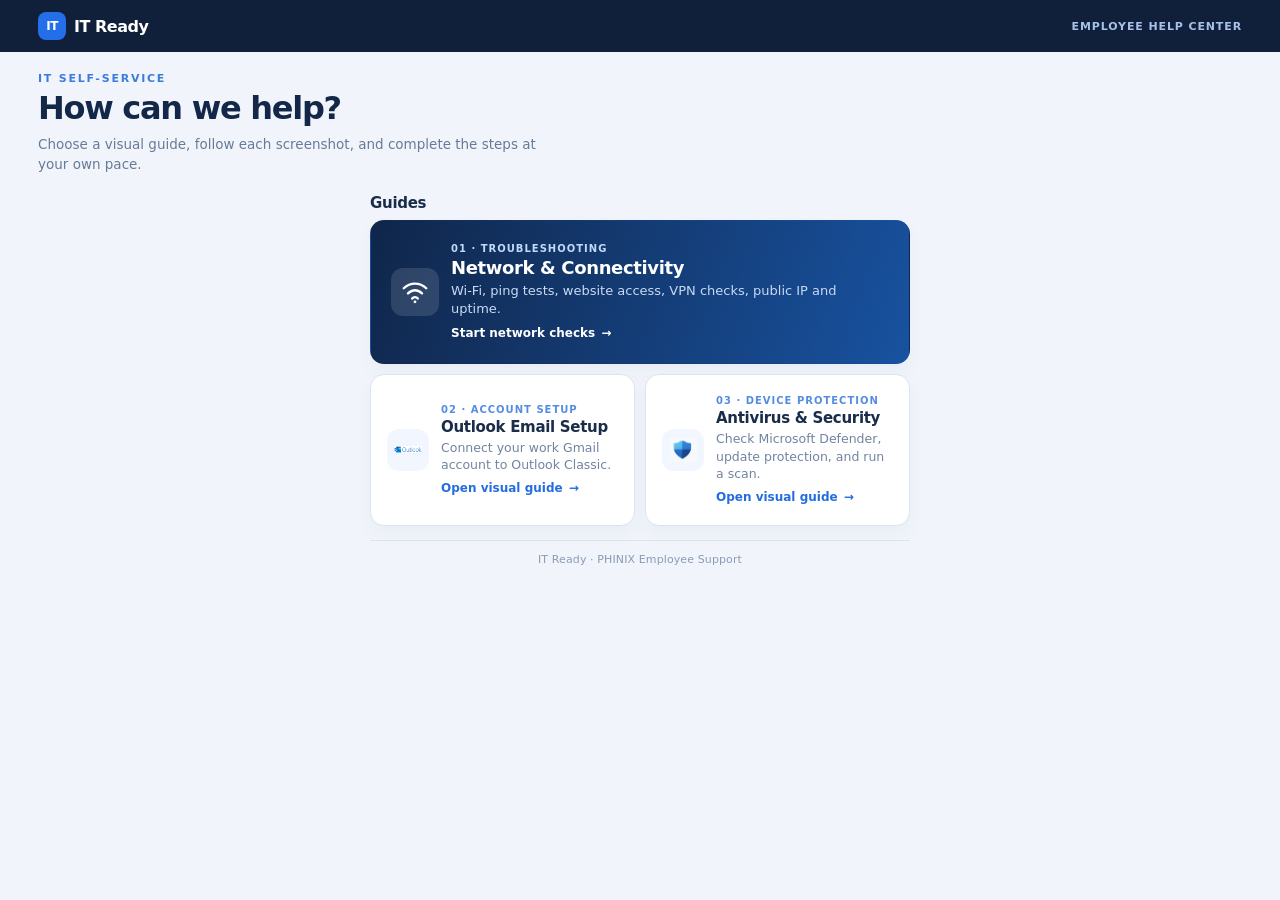
==== commit abf51c63: "Place the support line under the guide cards." ====
--- a/index.html
+++ b/index.html
@@ -1,3 +1,3 @@
 <!doctype html><html lang="en"><head><meta charset="utf-8"><meta name="viewport" content="width=device-width,initial-scale=1"><meta name="theme-color" content="#102344"><title>IT Ready · Employee Help Center</title><meta name="description" content="Visual, self-guided IT support resources for employees"><link rel="icon" href="./favicon.svg" type="image/svg+xml"><style>
-:root{--navy:#101f3a;--blue:#246ee9;--ink:#1a2c49;--muted:#667b97;--line:#dae4f3;--bg:#f1f5fb;font-family:Inter,'Segoe UI',system-ui,-apple-system,sans-serif}*{box-sizing:border-box}body{margin:0;background:var(--bg);color:var(--ink)}a{text-decoration:none;color:inherit}.wrap{max-width:1240px;margin:auto;padding:0 18px}header{background:var(--navy);color:#fff}.head{height:52px;display:flex;align-items:center;justify-content:space-between;gap:12px}.brand{display:flex;align-items:center;gap:8px;font-size:16px;font-weight:800;letter-spacing:-.03em}.mark{display:grid;place-items:center;width:28px;height:28px;border-radius:8px;background:var(--blue);font-size:12px;font-weight:800}.headcap{color:#a8c1e9;font-size:11px;font-weight:600;letter-spacing:.08em;text-transform:uppercase}.hero{padding:20px 0 4px}.eyebrow{text-transform:uppercase;letter-spacing:.16em;color:#3b7cdc;font-size:11px;font-weight:800}h1{font-size:clamp(24px,3vw,32px);line-height:1.08;letter-spacing:-.04em;margin:6px 0 8px;color:#132848}.intro{font-size:13.5px;line-height:1.5;color:var(--muted);max-width:520px;margin:0}.sectionhead{display:flex;justify-content:space-between;align-items:end;max-width:540px;margin:16px auto 8px;gap:12px}h2{margin:0;font-size:15px;letter-spacing:-.02em}.count{font-size:11px;font-weight:800;letter-spacing:.08em;color:#7086a6}.cards{display:grid;grid-template-columns:1fr 1fr;gap:10px;max-width:540px;margin:0 auto}.card{background:#fff;border:1px solid var(--line);border-radius:14px;display:flex;align-items:center;gap:12px;padding:20px 16px;box-shadow:0 8px 18px rgba(16,37,74,.04);min-height:118px;transition:transform .14s,box-shadow .14s,border-color .14s}a.card:hover,a.card:focus-visible{transform:translateY(-2px);box-shadow:0 12px 24px rgba(19,59,114,.1);border-color:#88b3f8;outline:none}.card.feature{grid-column:1 / -1;background:linear-gradient(110deg,#10264a,#1852a0);color:#fff;border-color:transparent;padding:22px 20px;min-height:132px}.symbol{flex:none;width:42px;height:42px;background:#f1f6ff;display:grid;place-items:center;border-radius:12px;color:#2076ec;overflow:hidden;padding:7px}.feature .symbol{width:48px;height:48px;background:#ffffff20;color:#fff;padding:8px}.symbol svg{width:26px;height:26px}.feature .symbol svg{width:30px;height:30px}.symbol img{width:100%;height:100%;object-fit:contain}.kicker{color:#548de2;font-weight:800;text-transform:uppercase;letter-spacing:.1em;font-size:10px;margin-bottom:3px}.feature .kicker{color:#c0dafa}.card h3{font-size:15px;line-height:1.2;margin:0 0 3px;letter-spacing:-.02em}.feature h3{font-size:18px}.card p{line-height:1.4;color:#7184a0;margin:0;font-size:12.5px}.feature p{color:#c9daf4;font-size:13px;max-width:560px}.cardcopy{flex:1;min-width:0}.action{font-size:12px;font-weight:800;margin-top:7px;color:#236de1;display:inline-flex;gap:6px;align-items:center}.feature .action{color:#fff;margin-top:8px}.foot{padding:14px 0 16px;color:#7486a0;font-size:11px;border-top:1px solid var(--line);margin-top:16px}@media(max-width:680px){.wrap{padding:0 14px}.head{height:48px}.hero{padding:16px 0 2px}h1{font-size:26px}.intro{font-size:13px}.cards{grid-template-columns:1fr;gap:8px}.card,.card.feature{padding:12px}.feature h3{font-size:16px}.card h3{font-size:15px}}
+:root{--navy:#101f3a;--blue:#246ee9;--ink:#1a2c49;--muted:#667b97;--line:#dae4f3;--bg:#f1f5fb;font-family:Inter,'Segoe UI',system-ui,-apple-system,sans-serif}*{box-sizing:border-box}body{margin:0;background:var(--bg);color:var(--ink)}a{text-decoration:none;color:inherit}.wrap{max-width:1240px;margin:auto;padding:0 18px}header{background:var(--navy);color:#fff}.head{height:52px;display:flex;align-items:center;justify-content:space-between;gap:12px}.brand{display:flex;align-items:center;gap:8px;font-size:16px;font-weight:800;letter-spacing:-.03em}.mark{display:grid;place-items:center;width:28px;height:28px;border-radius:8px;background:var(--blue);font-size:12px;font-weight:800}.headcap{color:#a8c1e9;font-size:11px;font-weight:600;letter-spacing:.08em;text-transform:uppercase}.hero{padding:20px 0 4px}.eyebrow{text-transform:uppercase;letter-spacing:.16em;color:#3b7cdc;font-size:11px;font-weight:800}h1{font-size:clamp(24px,3vw,32px);line-height:1.08;letter-spacing:-.04em;margin:6px 0 8px;color:#132848}.intro{font-size:13.5px;line-height:1.5;color:var(--muted);max-width:520px;margin:0}.sectionhead{display:flex;justify-content:space-between;align-items:end;max-width:540px;margin:16px auto 8px;gap:12px}h2{margin:0;font-size:15px;letter-spacing:-.02em}.count{font-size:11px;font-weight:800;letter-spacing:.08em;color:#7086a6}.cards{display:grid;grid-template-columns:1fr 1fr;gap:10px;max-width:540px;margin:0 auto}.card{background:#fff;border:1px solid var(--line);border-radius:14px;display:flex;align-items:center;gap:12px;padding:20px 16px;box-shadow:0 8px 18px rgba(16,37,74,.04);min-height:118px;transition:transform .14s,box-shadow .14s,border-color .14s}a.card:hover,a.card:focus-visible{transform:translateY(-2px);box-shadow:0 12px 24px rgba(19,59,114,.1);border-color:#88b3f8;outline:none}.card.feature{grid-column:1 / -1;background:linear-gradient(110deg,#10264a,#1852a0);color:#fff;border-color:transparent;padding:22px 20px;min-height:132px}.symbol{flex:none;width:42px;height:42px;background:#f1f6ff;display:grid;place-items:center;border-radius:12px;color:#2076ec;overflow:hidden;padding:7px}.feature .symbol{width:48px;height:48px;background:#ffffff20;color:#fff;padding:8px}.symbol svg{width:26px;height:26px}.feature .symbol svg{width:30px;height:30px}.symbol img{width:100%;height:100%;object-fit:contain}.kicker{color:#548de2;font-weight:800;text-transform:uppercase;letter-spacing:.1em;font-size:10px;margin-bottom:3px}.feature .kicker{color:#c0dafa}.card h3{font-size:15px;line-height:1.2;margin:0 0 3px;letter-spacing:-.02em}.feature h3{font-size:18px}.card p{line-height:1.4;color:#7184a0;margin:0;font-size:12.5px}.feature p{color:#c9daf4;font-size:13px;max-width:560px}.cardcopy{flex:1;min-width:0}.action{font-size:12px;font-weight:800;margin-top:7px;color:#236de1;display:inline-flex;gap:6px;align-items:center}.feature .action{color:#fff;margin-top:8px}.foot{max-width:540px;margin:14px auto 22px;padding:12px 0 0;color:#8a9bb3;font-size:11px;letter-spacing:.01em;text-align:center;border-top:1px solid var(--line)}@media(max-width:680px){.wrap{padding:0 14px}.head{height:48px}.hero{padding:16px 0 2px}h1{font-size:26px}.intro{font-size:13px}.cards{grid-template-columns:1fr;gap:8px}.card,.card.feature{padding:12px}.feature h3{font-size:16px}.card h3{font-size:15px}}
 </style></head><body><header><div class="wrap head"><a class="brand" href="./" aria-label="IT Ready — All guides"><span class="mark" aria-hidden="true">IT</span><span>IT Ready</span></a><div class="headcap">Employee Help Center</div></div></header><main class="wrap"><div class="hero"><div class="eyebrow">IT self-service</div><h1>How can we help?</h1><p class="intro">Choose a visual guide, follow each screenshot, and complete the steps at your own pace.</p></div><div class="sectionhead"><h2>Guides</h2></div><section class="cards" aria-label="Available IT guides"><a class="card feature" href="./network.html"><div class="symbol"><svg viewBox="0 0 64 64" aria-hidden="true" xmlns="http://www.w3.org/2000/svg"><path d="M8 24c14-13 34-13 48 0" fill="none" stroke="currentColor" stroke-width="5" stroke-linecap="round"/><path d="M17 35c9-9 21-9 30 0" fill="none" stroke="currentColor" stroke-width="5" stroke-linecap="round"/><path d="M26 46c3-4 9-4 12 0" fill="none" stroke="currentColor" stroke-width="5" stroke-linecap="round"/><circle cx="32" cy="53" r="3" fill="currentColor"/></svg></div><div class="cardcopy"><div class="kicker">01 · Troubleshooting</div><h3>Network &amp; Connectivity</h3><p>Wi-Fi, ping tests, website access, VPN checks, public IP and uptime.</p><div class="action">Start network checks <span aria-hidden="true">→</span></div></div></a><a class="card" href="./outlook.html"><div class="symbol"><img src="[data-uri]" alt="Microsoft Outlook logo"></div><div class="cardcopy"><div class="kicker">02 · Account setup</div><h3>Outlook Email Setup</h3><p>Connect your work Gmail account to Outlook Classic.</p><div class="action">Open visual guide <span aria-hidden="true">→</span></div></div></a><a class="card" href="./defender.html"><div class="symbol"><img src="[data-uri]" alt="Windows Security logo"></div><div class="cardcopy"><div class="kicker">03 · Device protection</div><h3>Antivirus &amp; Security</h3><p>Check Microsoft Defender, update protection, and run a scan.</p><div class="action">Open visual guide <span aria-hidden="true">→</span></div></div></a></section><div class="foot"><span>IT Ready · PHINIX Employee Support</span></div></main></body></html>
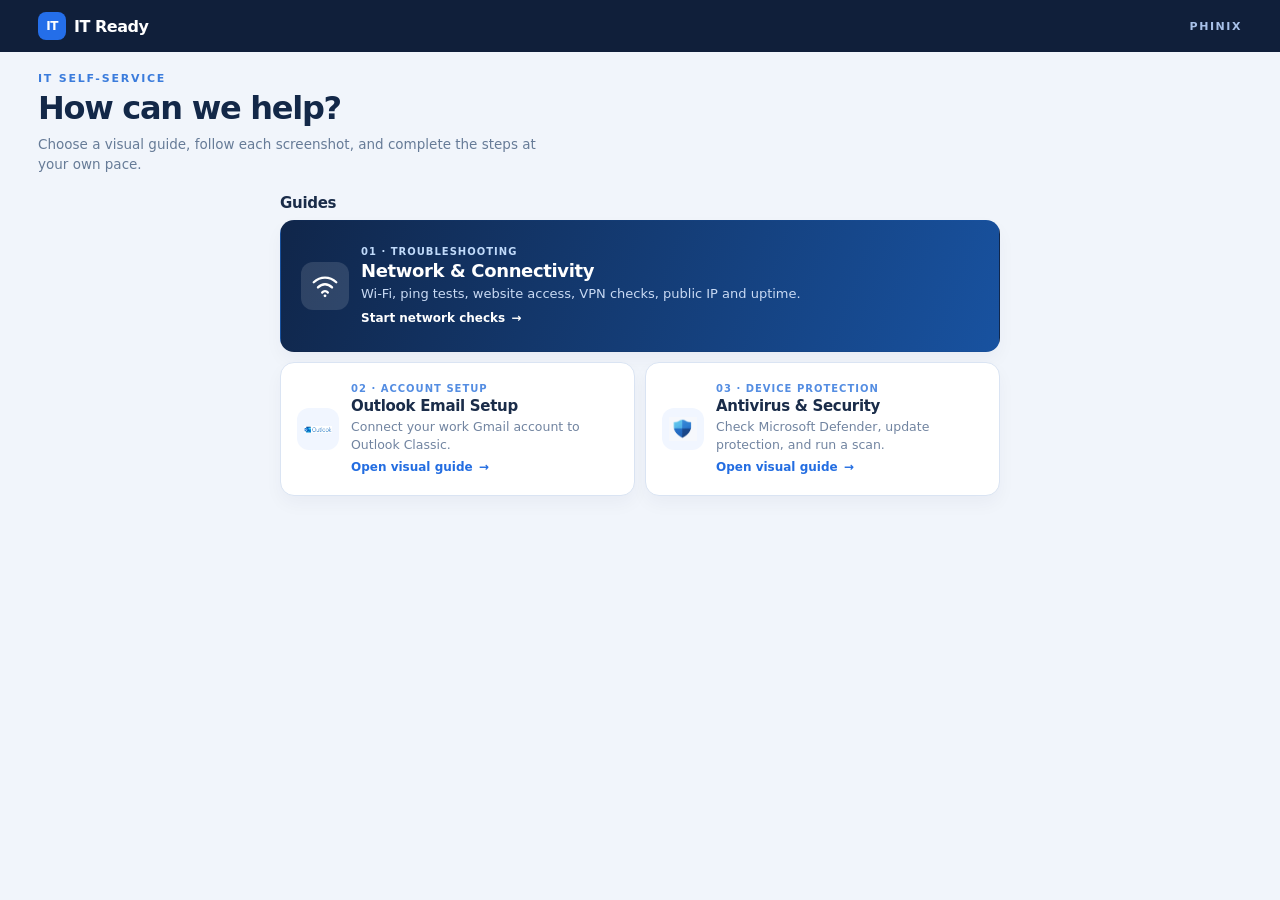
==== commit 4a859953: "Widen the guide cards slightly and move PHINIX into the header." ====
--- a/index.html
+++ b/index.html
@@ -1,3 +1,3 @@
 <!doctype html><html lang="en"><head><meta charset="utf-8"><meta name="viewport" content="width=device-width,initial-scale=1"><meta name="theme-color" content="#102344"><title>IT Ready · Employee Help Center</title><meta name="description" content="Visual, self-guided IT support resources for employees"><link rel="icon" href="./favicon.svg" type="image/svg+xml"><style>
-:root{--navy:#101f3a;--blue:#246ee9;--ink:#1a2c49;--muted:#667b97;--line:#dae4f3;--bg:#f1f5fb;font-family:Inter,'Segoe UI',system-ui,-apple-system,sans-serif}*{box-sizing:border-box}body{margin:0;background:var(--bg);color:var(--ink)}a{text-decoration:none;color:inherit}.wrap{max-width:1240px;margin:auto;padding:0 18px}header{background:var(--navy);color:#fff}.head{height:52px;display:flex;align-items:center;justify-content:space-between;gap:12px}.brand{display:flex;align-items:center;gap:8px;font-size:16px;font-weight:800;letter-spacing:-.03em}.mark{display:grid;place-items:center;width:28px;height:28px;border-radius:8px;background:var(--blue);font-size:12px;font-weight:800}.headcap{color:#a8c1e9;font-size:11px;font-weight:600;letter-spacing:.08em;text-transform:uppercase}.hero{padding:20px 0 4px}.eyebrow{text-transform:uppercase;letter-spacing:.16em;color:#3b7cdc;font-size:11px;font-weight:800}h1{font-size:clamp(24px,3vw,32px);line-height:1.08;letter-spacing:-.04em;margin:6px 0 8px;color:#132848}.intro{font-size:13.5px;line-height:1.5;color:var(--muted);max-width:520px;margin:0}.sectionhead{display:flex;justify-content:space-between;align-items:end;max-width:540px;margin:16px auto 8px;gap:12px}h2{margin:0;font-size:15px;letter-spacing:-.02em}.count{font-size:11px;font-weight:800;letter-spacing:.08em;color:#7086a6}.cards{display:grid;grid-template-columns:1fr 1fr;gap:10px;max-width:540px;margin:0 auto}.card{background:#fff;border:1px solid var(--line);border-radius:14px;display:flex;align-items:center;gap:12px;padding:20px 16px;box-shadow:0 8px 18px rgba(16,37,74,.04);min-height:118px;transition:transform .14s,box-shadow .14s,border-color .14s}a.card:hover,a.card:focus-visible{transform:translateY(-2px);box-shadow:0 12px 24px rgba(19,59,114,.1);border-color:#88b3f8;outline:none}.card.feature{grid-column:1 / -1;background:linear-gradient(110deg,#10264a,#1852a0);color:#fff;border-color:transparent;padding:22px 20px;min-height:132px}.symbol{flex:none;width:42px;height:42px;background:#f1f6ff;display:grid;place-items:center;border-radius:12px;color:#2076ec;overflow:hidden;padding:7px}.feature .symbol{width:48px;height:48px;background:#ffffff20;color:#fff;padding:8px}.symbol svg{width:26px;height:26px}.feature .symbol svg{width:30px;height:30px}.symbol img{width:100%;height:100%;object-fit:contain}.kicker{color:#548de2;font-weight:800;text-transform:uppercase;letter-spacing:.1em;font-size:10px;margin-bottom:3px}.feature .kicker{color:#c0dafa}.card h3{font-size:15px;line-height:1.2;margin:0 0 3px;letter-spacing:-.02em}.feature h3{font-size:18px}.card p{line-height:1.4;color:#7184a0;margin:0;font-size:12.5px}.feature p{color:#c9daf4;font-size:13px;max-width:560px}.cardcopy{flex:1;min-width:0}.action{font-size:12px;font-weight:800;margin-top:7px;color:#236de1;display:inline-flex;gap:6px;align-items:center}.feature .action{color:#fff;margin-top:8px}.foot{max-width:540px;margin:14px auto 22px;padding:12px 0 0;color:#8a9bb3;font-size:11px;letter-spacing:.01em;text-align:center;border-top:1px solid var(--line)}@media(max-width:680px){.wrap{padding:0 14px}.head{height:48px}.hero{padding:16px 0 2px}h1{font-size:26px}.intro{font-size:13px}.cards{grid-template-columns:1fr;gap:8px}.card,.card.feature{padding:12px}.feature h3{font-size:16px}.card h3{font-size:15px}}
-</style></head><body><header><div class="wrap head"><a class="brand" href="./" aria-label="IT Ready — All guides"><span class="mark" aria-hidden="true">IT</span><span>IT Ready</span></a><div class="headcap">Employee Help Center</div></div></header><main class="wrap"><div class="hero"><div class="eyebrow">IT self-service</div><h1>How can we help?</h1><p class="intro">Choose a visual guide, follow each screenshot, and complete the steps at your own pace.</p></div><div class="sectionhead"><h2>Guides</h2></div><section class="cards" aria-label="Available IT guides"><a class="card feature" href="./network.html"><div class="symbol"><svg viewBox="0 0 64 64" aria-hidden="true" xmlns="http://www.w3.org/2000/svg"><path d="M8 24c14-13 34-13 48 0" fill="none" stroke="currentColor" stroke-width="5" stroke-linecap="round"/><path d="M17 35c9-9 21-9 30 0" fill="none" stroke="currentColor" stroke-width="5" stroke-linecap="round"/><path d="M26 46c3-4 9-4 12 0" fill="none" stroke="currentColor" stroke-width="5" stroke-linecap="round"/><circle cx="32" cy="53" r="3" fill="currentColor"/></svg></div><div class="cardcopy"><div class="kicker">01 · Troubleshooting</div><h3>Network &amp; Connectivity</h3><p>Wi-Fi, ping tests, website access, VPN checks, public IP and uptime.</p><div class="action">Start network checks <span aria-hidden="true">→</span></div></div></a><a class="card" href="./outlook.html"><div class="symbol"><img src="[data-uri]" alt="Microsoft Outlook logo"></div><div class="cardcopy"><div class="kicker">02 · Account setup</div><h3>Outlook Email Setup</h3><p>Connect your work Gmail account to Outlook Classic.</p><div class="action">Open visual guide <span aria-hidden="true">→</span></div></div></a><a class="card" href="./defender.html"><div class="symbol"><img src="[data-uri]" alt="Windows Security logo"></div><div class="cardcopy"><div class="kicker">03 · Device protection</div><h3>Antivirus &amp; Security</h3><p>Check Microsoft Defender, update protection, and run a scan.</p><div class="action">Open visual guide <span aria-hidden="true">→</span></div></div></a></section><div class="foot"><span>IT Ready · PHINIX Employee Support</span></div></main></body></html>+:root{--navy:#101f3a;--blue:#246ee9;--ink:#1a2c49;--muted:#667b97;--line:#dae4f3;--bg:#f1f5fb;font-family:Inter,'Segoe UI',system-ui,-apple-system,sans-serif}*{box-sizing:border-box}body{margin:0;background:var(--bg);color:var(--ink)}a{text-decoration:none;color:inherit}.wrap{max-width:1240px;margin:auto;padding:0 18px}header{background:var(--navy);color:#fff}.head{height:52px;display:flex;align-items:center;justify-content:space-between;gap:12px}.brand{display:flex;align-items:center;gap:8px;font-size:16px;font-weight:800;letter-spacing:-.03em}.mark{display:grid;place-items:center;width:28px;height:28px;border-radius:8px;background:var(--blue);font-size:12px;font-weight:800}.headcap{color:#a8c1e9;font-size:11px;font-weight:700;letter-spacing:.14em;text-transform:uppercase}.hero{padding:20px 0 4px}.eyebrow{text-transform:uppercase;letter-spacing:.16em;color:#3b7cdc;font-size:11px;font-weight:800}h1{font-size:clamp(24px,3vw,32px);line-height:1.08;letter-spacing:-.04em;margin:6px 0 8px;color:#132848}.intro{font-size:13.5px;line-height:1.5;color:var(--muted);max-width:520px;margin:0}.sectionhead{display:flex;justify-content:space-between;align-items:end;max-width:720px;margin:16px auto 8px;gap:12px}h2{margin:0;font-size:15px;letter-spacing:-.02em}.count{font-size:11px;font-weight:800;letter-spacing:.08em;color:#7086a6}.cards{display:grid;grid-template-columns:1fr 1fr;gap:10px;max-width:720px;margin:0 auto}.card{background:#fff;border:1px solid var(--line);border-radius:14px;display:flex;align-items:center;gap:12px;padding:20px 16px;box-shadow:0 8px 18px rgba(16,37,74,.04);min-height:118px;transition:transform .14s,box-shadow .14s,border-color .14s}a.card:hover,a.card:focus-visible{transform:translateY(-2px);box-shadow:0 12px 24px rgba(19,59,114,.1);border-color:#88b3f8;outline:none}.card.feature{grid-column:1 / -1;background:linear-gradient(110deg,#10264a,#1852a0);color:#fff;border-color:transparent;padding:22px 20px;min-height:132px}.symbol{flex:none;width:42px;height:42px;background:#f1f6ff;display:grid;place-items:center;border-radius:12px;color:#2076ec;overflow:hidden;padding:7px}.feature .symbol{width:48px;height:48px;background:#ffffff20;color:#fff;padding:8px}.symbol svg{width:26px;height:26px}.feature .symbol svg{width:30px;height:30px}.symbol img{width:100%;height:100%;object-fit:contain}.kicker{color:#548de2;font-weight:800;text-transform:uppercase;letter-spacing:.1em;font-size:10px;margin-bottom:3px}.feature .kicker{color:#c0dafa}.card h3{font-size:15px;line-height:1.2;margin:0 0 3px;letter-spacing:-.02em}.feature h3{font-size:18px}.card p{line-height:1.4;color:#7184a0;margin:0;font-size:12.5px}.feature p{color:#c9daf4;font-size:13px;max-width:560px}.cardcopy{flex:1;min-width:0}.action{font-size:12px;font-weight:800;margin-top:7px;color:#236de1;display:inline-flex;gap:6px;align-items:center}.feature .action{color:#fff;margin-top:8px}@media(max-width:680px){.wrap{padding:0 14px}.head{height:48px}.hero{padding:16px 0 2px}h1{font-size:26px}.intro{font-size:13px}.cards{grid-template-columns:1fr;gap:8px}.card,.card.feature{padding:12px}.feature h3{font-size:16px}.card h3{font-size:15px}}
+</style></head><body><header><div class="wrap head"><a class="brand" href="./" aria-label="IT Ready — All guides"><span class="mark" aria-hidden="true">IT</span><span>IT Ready</span></a><div class="headcap">PHINIX</div></div></header><main class="wrap"><div class="hero"><div class="eyebrow">IT self-service</div><h1>How can we help?</h1><p class="intro">Choose a visual guide, follow each screenshot, and complete the steps at your own pace.</p></div><div class="sectionhead"><h2>Guides</h2></div><section class="cards" aria-label="Available IT guides"><a class="card feature" href="./network.html"><div class="symbol"><svg viewBox="0 0 64 64" aria-hidden="true" xmlns="http://www.w3.org/2000/svg"><path d="M8 24c14-13 34-13 48 0" fill="none" stroke="currentColor" stroke-width="5" stroke-linecap="round"/><path d="M17 35c9-9 21-9 30 0" fill="none" stroke="currentColor" stroke-width="5" stroke-linecap="round"/><path d="M26 46c3-4 9-4 12 0" fill="none" stroke="currentColor" stroke-width="5" stroke-linecap="round"/><circle cx="32" cy="53" r="3" fill="currentColor"/></svg></div><div class="cardcopy"><div class="kicker">01 · Troubleshooting</div><h3>Network &amp; Connectivity</h3><p>Wi-Fi, ping tests, website access, VPN checks, public IP and uptime.</p><div class="action">Start network checks <span aria-hidden="true">→</span></div></div></a><a class="card" href="./outlook.html"><div class="symbol"><img src="[data-uri]" alt="Microsoft Outlook logo"></div><div class="cardcopy"><div class="kicker">02 · Account setup</div><h3>Outlook Email Setup</h3><p>Connect your work Gmail account to Outlook Classic.</p><div class="action">Open visual guide <span aria-hidden="true">→</span></div></div></a><a class="card" href="./defender.html"><div class="symbol"><img src="[data-uri]" alt="Windows Security logo"></div><div class="cardcopy"><div class="kicker">03 · Device protection</div><h3>Antivirus &amp; Security</h3><p>Check Microsoft Defender, update protection, and run a scan.</p><div class="action">Open visual guide <span aria-hidden="true">→</span></div></div></a></section></main></body></html>
